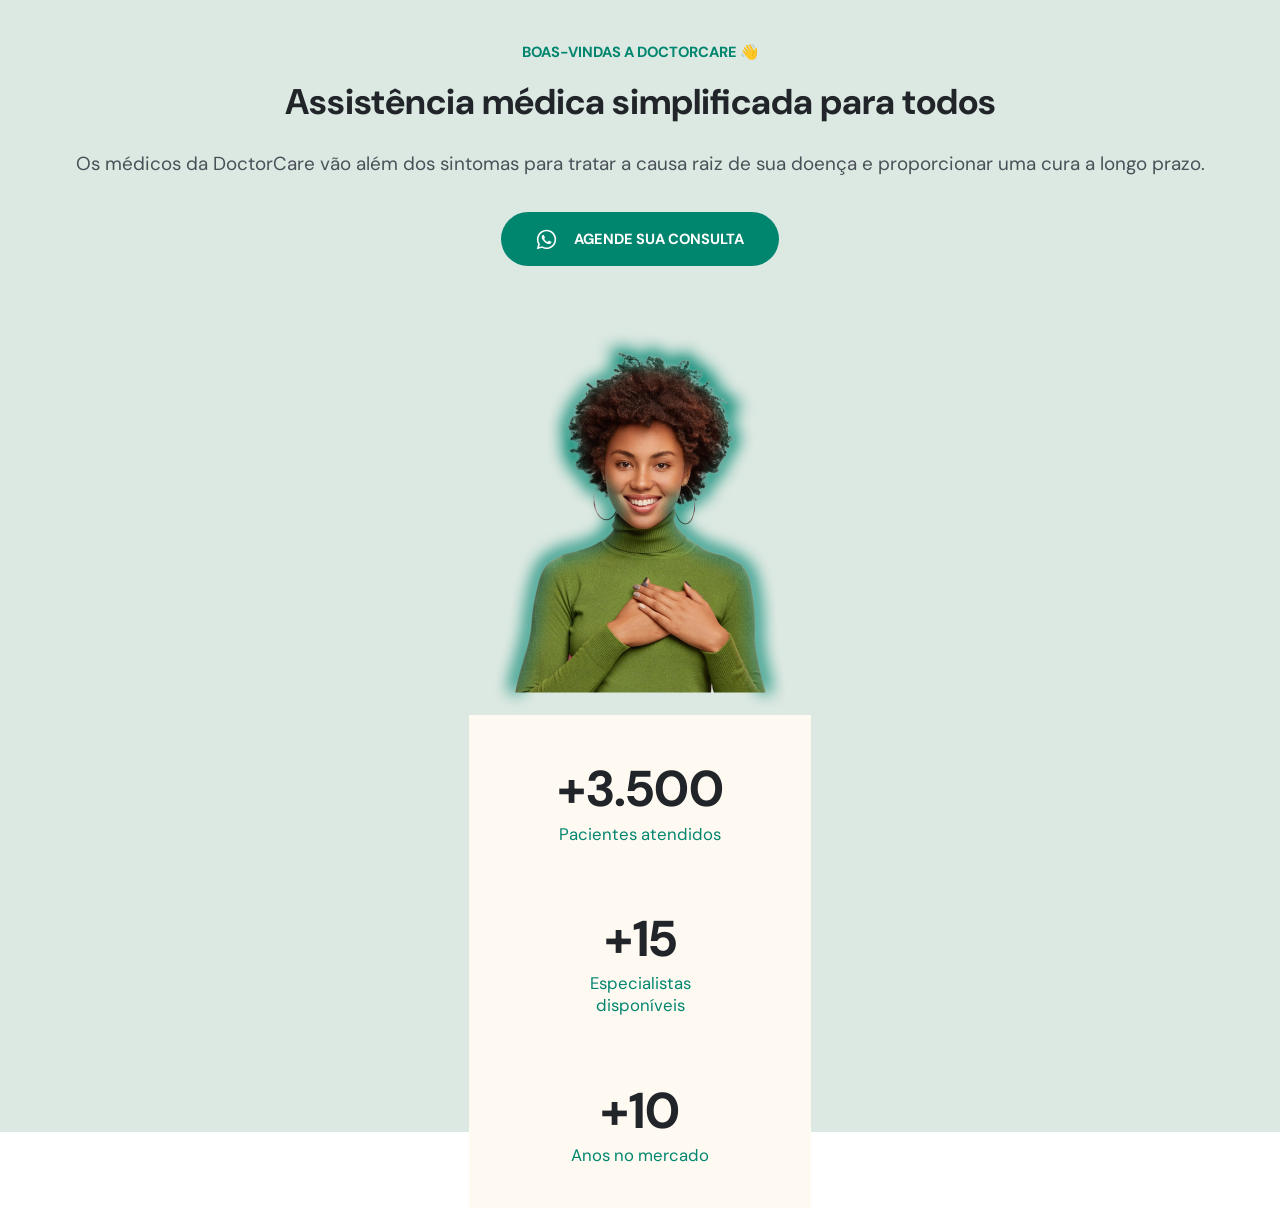
==== aula-01/index.html @ c08ef379 "First class layout mobile" ====
<!DOCTYPE html>
<html lang="pt-br">

<head>
    <meta charset="UTF-8">
    <meta http-equiv="X-UA-Compatible" content="IE=edge">
    <meta name="viewport" content="width=device-width, initial-scale=1.0">

    <!-- only css -->
    <link rel="stylesheet" href="css/style.css">
    <link rel="preconnect" href="https://fonts.googleapis.com">
    <link rel="preconnect" href="https://fonts.gstatic.com" crossorigin>
    <link href="https://fonts.googleapis.com/css2?family=DM+Sans:wght@400;700&display=swap" rel="stylesheet">

    <!-- tittle -->
    <title>DoctorCare</title>
</head>

<body>

    <section class="hero-section">

        <p class="heat-text">BOAS-VINDAS A DOCTORCARE 👋</p>

        <!-- title -->
        <h2 class="title">
            Assistência médica simplificada para todos
        </h2>

        <!-- subtittle -->
        <h4 class="subtitle">Os médicos da DoctorCare vão além dos sintomas para tratar a causa raiz de sua doença e proporcionar uma cura a longo prazo.</h4>

        <!-- whatsapp button -->
        <button class="whatsapp-button">
            <img src="assets/whatsapp.svg" alt="icon">
            agende sua consulta
        </button>

        <!-- image -->
        <img src="assets/Foto.png" alt="img">


        <section class="numbers">
            <div>
                <h1>
                    +3.500
                </h1>
                <p>
                    Pacientes atendidos
                </p>
            </div>

            <div>
                <h1>
                    +15
                </h1>
                <p>
                    Especialistas disponíveis
                </p>
            </div>

            <div>
                <h1>
                    +10
                </h1>
                <p>
                    Anos no mercado
                </p>
            </div>
        </section>

    </section>
</body>

</html>
---- aula-01/css/style.css ----
* {
    margin: 0;
    box-sizing: border-box;
    font-family: 'DM Sans', sans-serif;
}

:root {
    /* primary colors */
    --brand-green: #00856F;
    --brand-green-light: #DCE9E2;
    --brand-green-light-02: #F7F9F9;
    --brand-beige: #FFFAF1;
    --brand-green-hover: #00453A;

    /* secondary colors */
    --gray-headline: #212529;
    --gray-paragraph: #495057;
    --white: white;

    /* fomart font-size // 1rem == 10px  */
    font-size: 65.5%;
}

.hero-section {
    width: 100vw;
    margin: auto;
    text-align: center;
    background-color: var(--brand-green-light);
    height: 108rem;
}

.heat-text {
    padding-top: 4rem;
    margin-bottom: 1.6rem;
    font-weight: bold;
    font-size: 1.4rem;
    color: var(--brand-green);
}

.hero-section h2 {
    font-weight: bold;
    font-size: 3.4rem;
    line-height: 130%;
    margin-bottom: 2.4rem;
    color: var(--gray-headline);
}

.subtitle {
    padding: 0 2.4rem;
    font-size: 1.8rem;
    text-align: center;
    font-weight: normal;
    color: var(--gray-paragraph);
    line-height: 150%;
}

.whatsapp-button {
    width: 26.6rem;
    height: 5.2rem;
    background-color: var(--brand-green);

    border: none;
    border-radius: 4rem;
    cursor: pointer;

    font-weight: bold;
    font-size: 1.4rem;
    text-transform: uppercase;
    color: var(--white);

    display: flex;
    align-items: center;
    justify-content: center;
    align-items: center;
    gap: 1.6rem;

   margin: 3.2rem auto 6rem auto;
}

.whatsapp-button:hover {
    background-color: var(--brand-green-hover);
    transition: 600ms;
}

.whatsapp-button img {
    height: 2rem;
    width: 2rem;
}

.numbers {
    width: 32.7rem;
    height: 47rem;
    background-color: var(--brand-beige);

    display: flex;
    flex-direction: column;
    justify-content: space-between;

    padding: 4rem 7.2rem;
    margin: auto;
}

.numbers h1 {
    font-weight: bold;
    font-size: 4.8rem;
    color: var(--gray-headline);
    line-height: 130%;
}

.numbers p{
    color: var(--brand-green);
    font-weight: normal;
    font-size: 1.6rem;
}
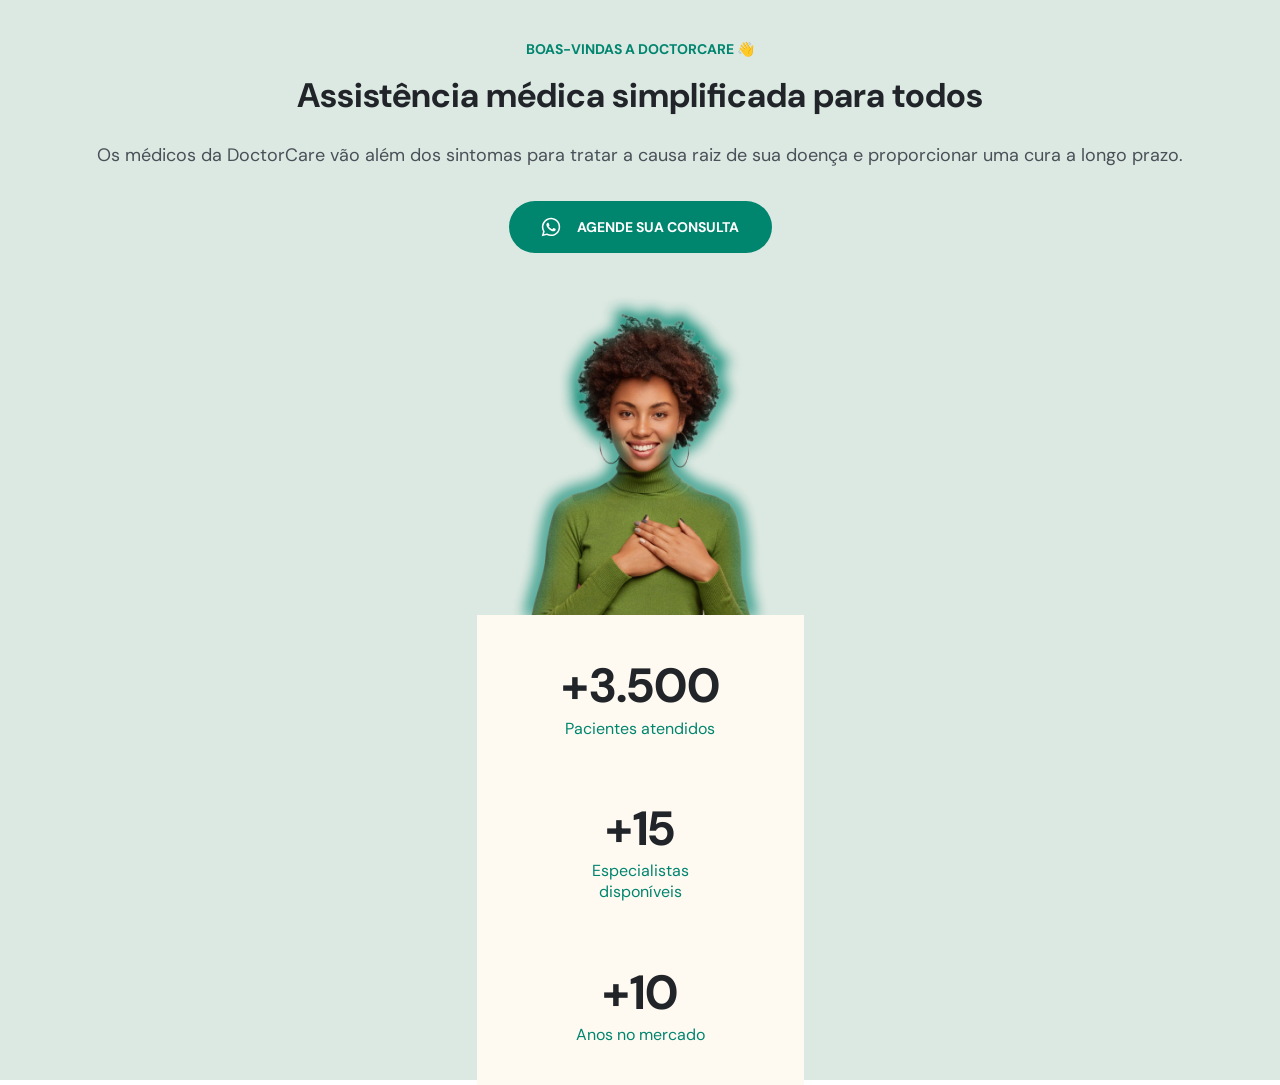
==== commit 6227f858: "fix(fixed bugs): :bug: font-size was wrong" ====
--- a/aula-01/index.html
+++ b/aula-01/index.html
@@ -37,7 +37,7 @@
         </button>
 
         <!-- image -->
-        <img src="assets/Foto.png" alt="img">
+        <img id="img-hero" src="assets/Foto.png" alt="img">
 
 
         <section class="numbers">
--- a/aula-01/css/style.css
+++ b/aula-01/css/style.css
@@ -18,7 +18,7 @@
     --white: white;
 
     /* fomart font-size // 1rem == 10px  */
-    font-size: 65.5%;
+    font-size: 62.5%;
 }
 
 .hero-section {
@@ -27,6 +27,7 @@
     text-align: center;
     background-color: var(--brand-green-light);
     height: 108rem;
+    padding: 0 2.4rem;
 }
 
 .heat-text {
@@ -46,7 +47,6 @@
 }
 
 .subtitle {
-    padding: 0 2.4rem;
     font-size: 1.8rem;
     text-align: center;
     font-weight: normal;
@@ -55,7 +55,7 @@
 }
 
 .whatsapp-button {
-    width: 26.6rem;
+    width: 26.3rem;
     height: 5.2rem;
     background-color: var(--brand-green);
 
@@ -74,7 +74,7 @@
     align-items: center;
     gap: 1.6rem;
 
-   margin: 3.2rem auto 6rem auto;
+   margin: 3.2rem auto 2rem auto;
 }
 
 .whatsapp-button:hover {
@@ -85,6 +85,14 @@
 .whatsapp-button img {
     height: 2rem;
     width: 2rem;
+}
+
+#img-hero {
+    width: 26.3rem;
+    height: 34.2rem;
+    object-position: 0 2rem;
+    display: block;
+    margin: auto;
 }
 
 .numbers {
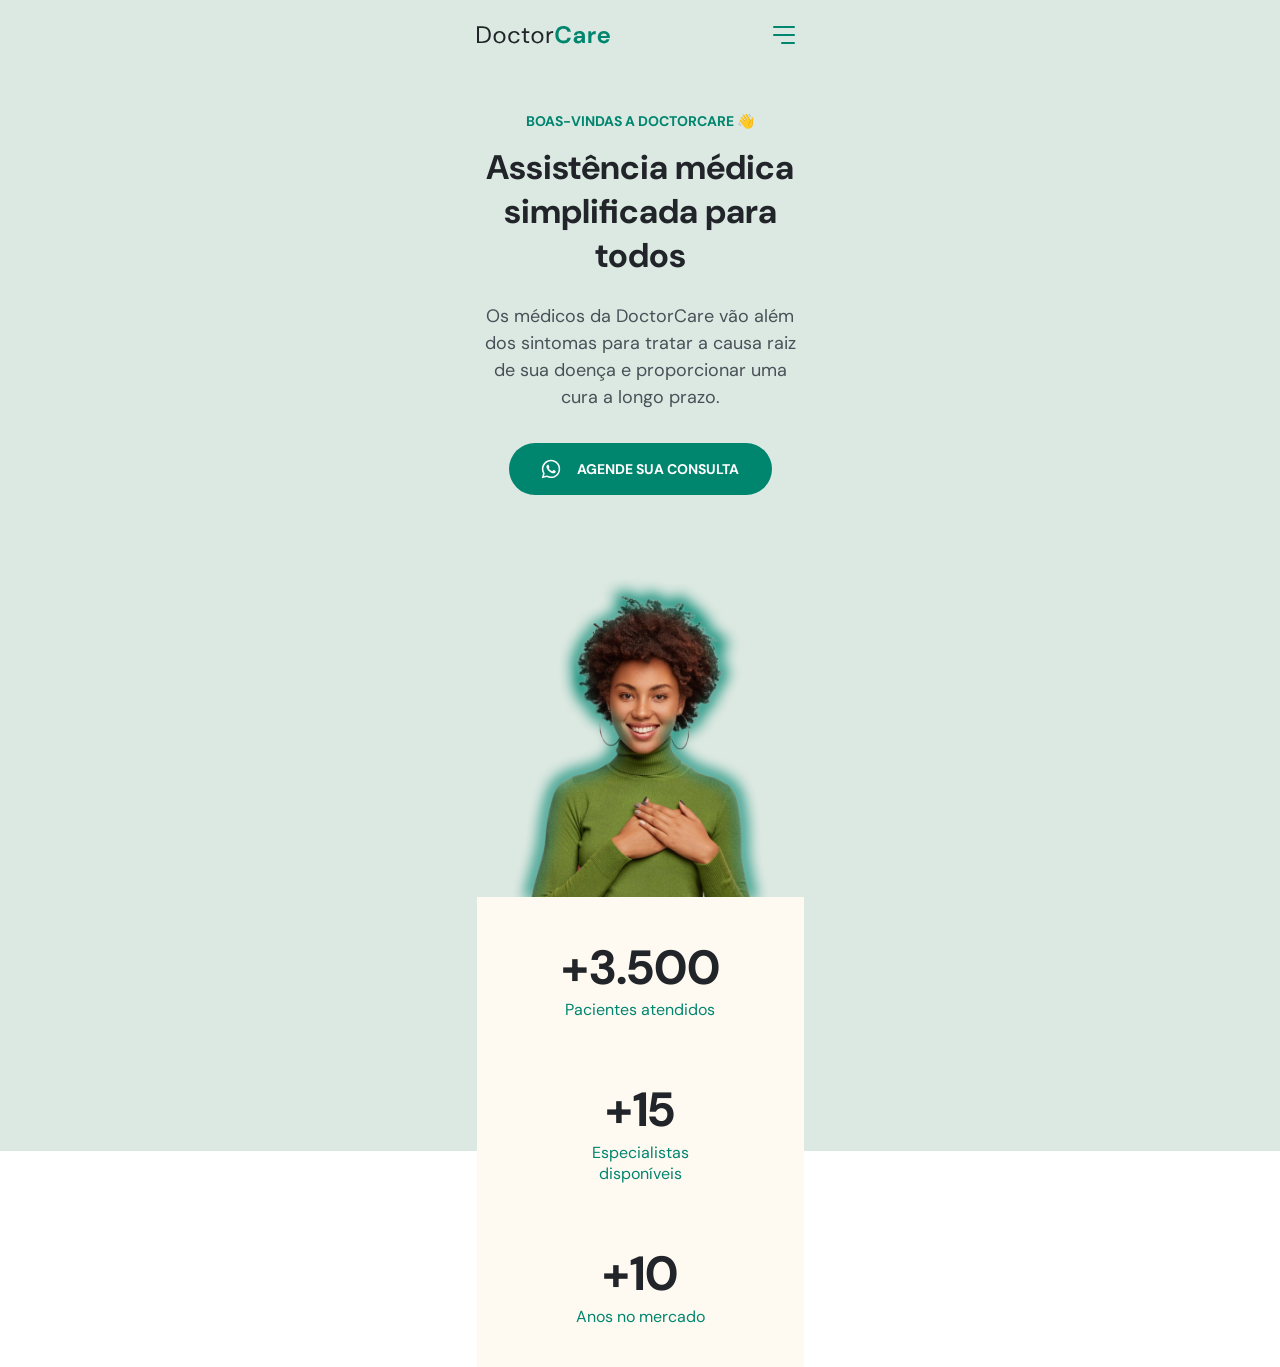
==== commit 08005338: "fix: :art: fixed code" ====
--- a/aula-01/index.html
+++ b/aula-01/index.html
@@ -17,6 +17,21 @@
 </head>
 
 <body>
+    <header>
+        <div id="logo">
+            <img src="assets/logo.svg" alt="logo">
+        </div>
+
+        <div class="navbar">
+            <img src="icons/hamburger.svg" alt="hamburger-button">
+            <ul>
+                <li>Início</li>
+                <li>Sobre</li>
+                <li>Serviços</li>
+                <li>Depoimentos</li>
+            </ul>
+        </div>
+    </header>
 
     <section class="hero-section">
 
--- a/aula-01/css/style.css
+++ b/aula-01/css/style.css
@@ -21,13 +21,39 @@
     font-size: 62.5%;
 }
 
+header {
+    width: 37.5rem;
+    height: 7.2rem;
+
+    display: flex;
+    margin: auto;
+    justify-content: space-between;
+    align-items: center;
+    padding: 0 2.4rem;
+}
+
+ul {
+    list-style: none;
+    display: none;
+}
+
+.hero-section::before {
+    content: "";
+    background-color: var(--brand-green-light);
+    width: 100vw;
+    height: 115.1rem;
+    position: absolute;
+    z-index: -1;
+    display: block;
+    top: 0;
+    left: 0;
+}
+
 .hero-section {
-    width: 100vw;
+    padding: 0 2.4rem;
+    width: 37.5rem;
     margin: auto;
     text-align: center;
-    background-color: var(--brand-green-light);
-    height: 108rem;
-    padding: 0 2.4rem;
 }
 
 .heat-text {
@@ -74,7 +100,7 @@
     align-items: center;
     gap: 1.6rem;
 
-   margin: 3.2rem auto 2rem auto;
+   margin: 3.2rem auto 6rem auto;
 }
 
 .whatsapp-button:hover {
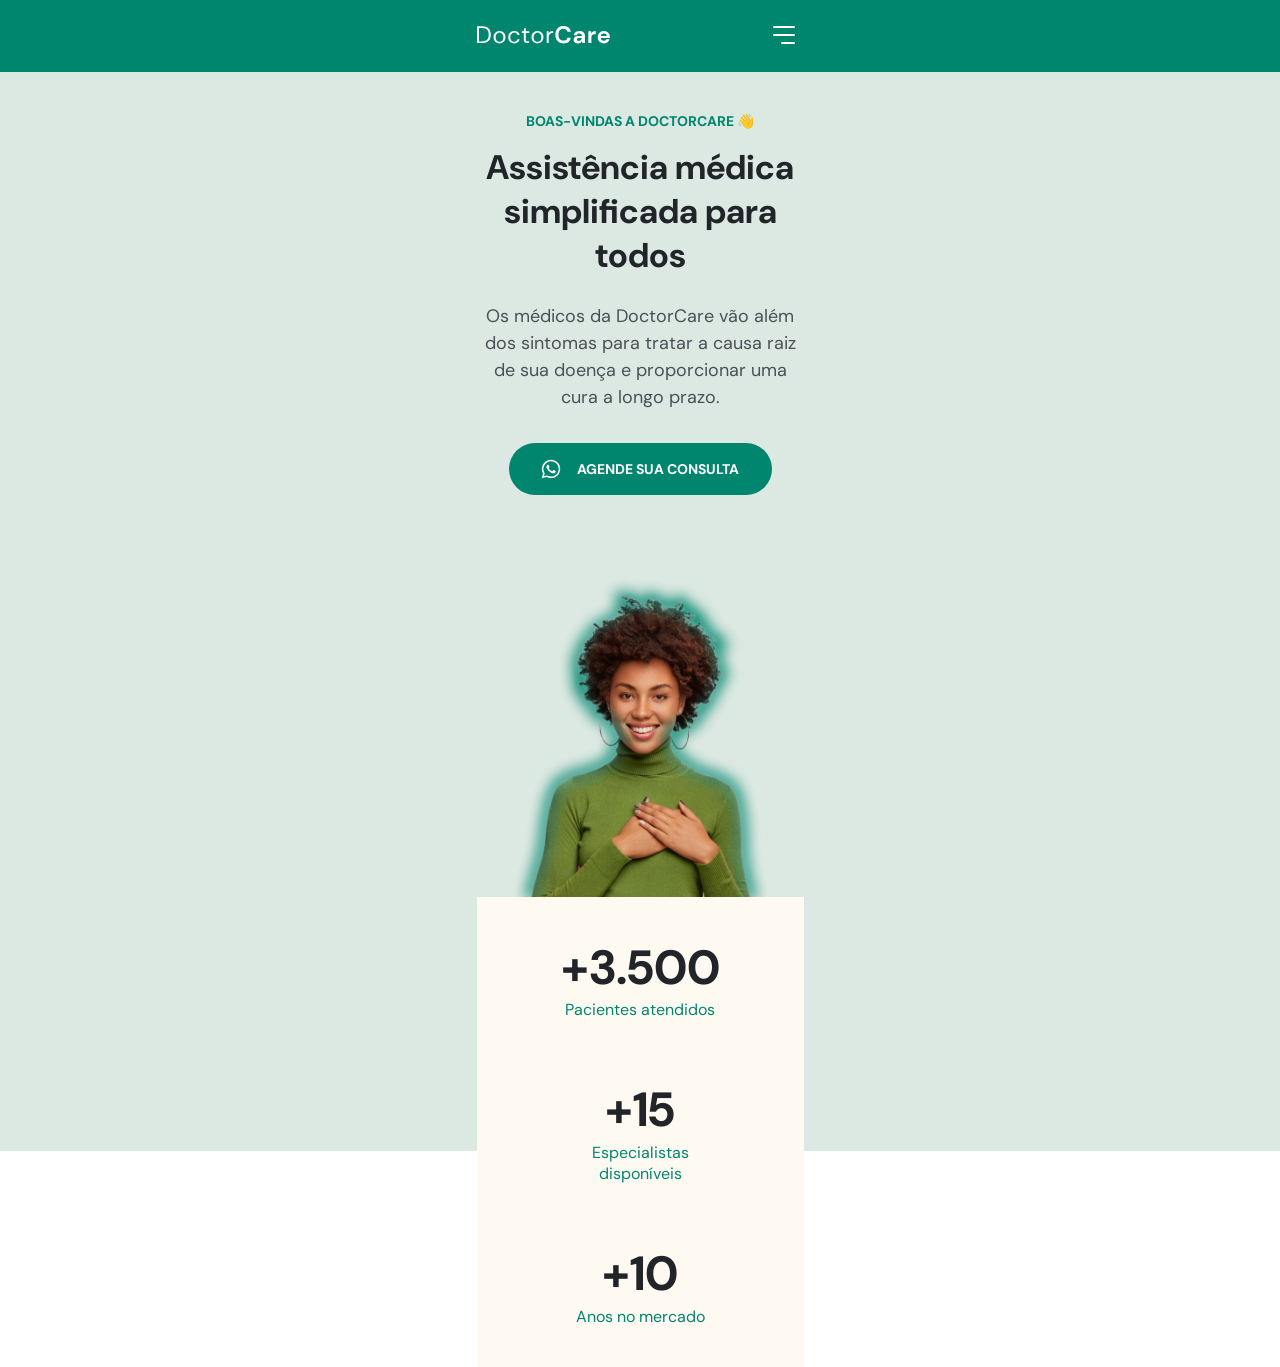
==== commit a1aab75a: "upload files" ====
--- a/aula-01/index.html
+++ b/aula-01/index.html
@@ -17,23 +17,43 @@
 </head>
 
 <body>
-    <header>
-        <div id="logo">
-            <img src="assets/logo.svg" alt="logo">
-        </div>
+    <header id="header">
+        <div class="navbar wrapper">
+            <div id="logo">
+                <a href="/">
+                    <svg width="133" height="18" viewBox="0 0 133 18" fill="none" xmlns="http://www.w3.org/2000/svg">
+                        <path d="M0 17.088V0.287999H5.16C8.12 0.287999 10.296 1.04 11.688 2.544C13.096 4.048 13.8 6.112 13.8 8.736C13.8 11.312 13.096 13.352 11.688 14.856C10.296 16.344 8.12 17.088 5.16 17.088H0ZM2.016 15.408H5.112C6.744 15.408 8.04 15.144 9 14.616C9.976 14.072 10.672 13.304 11.088 12.312C11.504 11.304 11.712 10.112 11.712 8.736C11.712 7.328 11.504 6.12 11.088 5.112C10.672 4.104 9.976 3.328 9 2.784C8.04 2.24 6.744 1.968 5.112 1.968H2.016V15.408Z" fill="#212529"/>
+                        <path d="M22.4949 17.376C21.3749 17.376 20.3669 17.12 19.4709 16.608C18.5749 16.096 17.8629 15.376 17.3349 14.448C16.8229 13.504 16.5669 12.4 16.5669 11.136C16.5669 9.872 16.8309 8.776 17.3589 7.848C17.8869 6.904 18.5989 6.176 19.4949 5.664C20.4069 5.152 21.4229 4.896 22.5429 4.896C23.6629 4.896 24.6709 5.152 25.5669 5.664C26.4629 6.176 27.1669 6.904 27.6789 7.848C28.2069 8.776 28.4709 9.872 28.4709 11.136C28.4709 12.4 28.2069 13.504 27.6789 14.448C27.1509 15.376 26.4309 16.096 25.5189 16.608C24.6229 17.12 23.6149 17.376 22.4949 17.376ZM22.4949 15.648C23.1829 15.648 23.8229 15.48 24.4149 15.144C25.0069 14.808 25.4869 14.304 25.8549 13.632C26.2229 12.96 26.4069 12.128 26.4069 11.136C26.4069 10.144 26.2229 9.312 25.8549 8.64C25.5029 7.968 25.0309 7.464 24.4389 7.128C23.8469 6.792 23.2149 6.624 22.5429 6.624C21.8549 6.624 21.2149 6.792 20.6229 7.128C20.0309 7.464 19.5509 7.968 19.1829 8.64C18.8149 9.312 18.6309 10.144 18.6309 11.136C18.6309 12.128 18.8149 12.96 19.1829 13.632C19.5509 14.304 20.0229 14.808 20.5989 15.144C21.1909 15.48 21.8229 15.648 22.4949 15.648Z" fill="#212529"/>
+                        <path d="M37.2261 17.376C36.0901 17.376 35.0661 17.12 34.1541 16.608C33.2581 16.08 32.5461 15.352 32.0181 14.424C31.5061 13.48 31.2501 12.384 31.2501 11.136C31.2501 9.888 31.5061 8.8 32.0181 7.872C32.5461 6.928 33.2581 6.2 34.1541 5.688C35.0661 5.16 36.0901 4.896 37.2261 4.896C38.6341 4.896 39.8181 5.264 40.7781 6C41.7541 6.736 42.3701 7.72 42.6261 8.952H40.5621C40.4021 8.216 40.0101 7.648 39.3861 7.248C38.7621 6.832 38.0341 6.624 37.2021 6.624C36.5301 6.624 35.8981 6.792 35.3061 7.128C34.7141 7.464 34.2341 7.968 33.8661 8.64C33.4981 9.312 33.3141 10.144 33.3141 11.136C33.3141 12.128 33.4981 12.96 33.8661 13.632C34.2341 14.304 34.7141 14.816 35.3061 15.168C35.8981 15.504 36.5301 15.672 37.2021 15.672C38.0341 15.672 38.7621 15.472 39.3861 15.072C40.0101 14.656 40.4021 14.072 40.5621 13.32H42.6261C42.3861 14.52 41.7781 15.496 40.8021 16.248C39.8261 17 38.6341 17.376 37.2261 17.376Z" fill="#212529"/>
+                        <path d="M50.2974 17.088C49.2094 17.088 48.3534 16.824 47.7294 16.296C47.1054 15.768 46.7934 14.816 46.7934 13.44V6.888H44.7294V5.184H46.7934L47.0574 2.328H48.8094V5.184H52.3134V6.888H48.8094V13.44C48.8094 14.192 48.9614 14.704 49.2654 14.976C49.5694 15.232 50.1054 15.36 50.8734 15.36H52.1214V17.088H50.2974Z" fill="#212529"/>
+                        <path d="M60.4506 17.376C59.3306 17.376 58.3226 17.12 57.4266 16.608C56.5306 16.096 55.8186 15.376 55.2906 14.448C54.7786 13.504 54.5226 12.4 54.5226 11.136C54.5226 9.872 54.7866 8.776 55.3146 7.848C55.8426 6.904 56.5546 6.176 57.4506 5.664C58.3626 5.152 59.3786 4.896 60.4986 4.896C61.6186 4.896 62.6266 5.152 63.5226 5.664C64.4186 6.176 65.1226 6.904 65.6346 7.848C66.1626 8.776 66.4266 9.872 66.4266 11.136C66.4266 12.4 66.1626 13.504 65.6346 14.448C65.1066 15.376 64.3866 16.096 63.4746 16.608C62.5786 17.12 61.5706 17.376 60.4506 17.376ZM60.4506 15.648C61.1386 15.648 61.7786 15.48 62.3706 15.144C62.9626 14.808 63.4426 14.304 63.8106 13.632C64.1786 12.96 64.3626 12.128 64.3626 11.136C64.3626 10.144 64.1786 9.312 63.8106 8.64C63.4586 7.968 62.9866 7.464 62.3946 7.128C61.8026 6.792 61.1706 6.624 60.4986 6.624C59.8106 6.624 59.1706 6.792 58.5786 7.128C57.9866 7.464 57.5066 7.968 57.1386 8.64C56.7706 9.312 56.5866 10.144 56.5866 11.136C56.5866 12.128 56.7706 12.96 57.1386 13.632C57.5066 14.304 57.9786 14.808 58.5546 15.144C59.1466 15.48 59.7786 15.648 60.4506 15.648Z" fill="#212529"/>
+                        <path d="M69.7097 17.088V5.184H71.5337L71.7017 7.464C72.0697 6.68 72.6297 6.056 73.3817 5.592C74.1337 5.128 75.0617 4.896 76.1657 4.896V7.008H75.6137C74.9097 7.008 74.2617 7.136 73.6697 7.392C73.0777 7.632 72.6057 8.048 72.2537 8.64C71.9017 9.232 71.7257 10.048 71.7257 11.088V17.088H69.7097Z" fill="#212529"/>
+                        <path d="M86.4924 17.376C84.7964 17.376 83.3404 17.016 82.1244 16.296C80.9084 15.56 79.9724 14.544 79.3164 13.248C78.6604 11.936 78.3324 10.424 78.3324 8.712C78.3324 7 78.6604 5.488 79.3164 4.176C79.9724 2.864 80.9084 1.84 82.1244 1.104C83.3404 0.368 84.7964 0 86.4924 0C88.5084 0 90.1564 0.504 91.4364 1.512C92.7324 2.504 93.5404 3.904 93.8604 5.712H90.4764C90.2684 4.8 89.8204 4.088 89.1324 3.576C88.4604 3.048 87.5644 2.784 86.4444 2.784C84.8924 2.784 83.6764 3.312 82.7964 4.368C81.9164 5.424 81.4764 6.872 81.4764 8.712C81.4764 10.552 81.9164 12 82.7964 13.056C83.6764 14.096 84.8924 14.616 86.4444 14.616C87.5644 14.616 88.4604 14.376 89.1324 13.896C89.8204 13.4 90.2684 12.72 90.4764 11.856H93.8604C93.5404 13.584 92.7324 14.936 91.4364 15.912C90.1564 16.888 88.5084 17.376 86.4924 17.376Z" fill="#00856F"/>
+                        <path d="M101.092 17.376C100.068 17.376 99.2278 17.216 98.5718 16.896C97.9158 16.56 97.4277 16.12 97.1077 15.576C96.7878 15.032 96.6278 14.432 96.6278 13.776C96.6278 12.672 97.0598 11.776 97.9238 11.088C98.7878 10.4 100.084 10.056 101.812 10.056H104.836V9.768C104.836 8.952 104.604 8.352 104.14 7.968C103.676 7.584 103.1 7.392 102.412 7.392C101.788 7.392 101.244 7.544 100.78 7.848C100.316 8.136 100.028 8.568 99.9157 9.144H96.9157C96.9958 8.28 97.2837 7.528 97.7797 6.888C98.2917 6.248 98.9477 5.76 99.7477 5.424C100.548 5.072 101.444 4.896 102.436 4.896C104.132 4.896 105.468 5.32 106.444 6.168C107.42 7.016 107.908 8.216 107.908 9.768V17.088H105.292L105.004 15.168C104.652 15.808 104.156 16.336 103.516 16.752C102.892 17.168 102.084 17.376 101.092 17.376ZM101.788 14.976C102.668 14.976 103.348 14.688 103.828 14.112C104.324 13.536 104.636 12.824 104.764 11.976H102.148C101.332 11.976 100.748 12.128 100.396 12.432C100.044 12.72 99.8678 13.08 99.8678 13.512C99.8678 13.976 100.044 14.336 100.396 14.592C100.748 14.848 101.212 14.976 101.788 14.976Z" fill="#00856F"/>
+                        <path d="M111.319 17.088V5.184H114.055L114.343 7.416C114.775 6.648 115.359 6.04 116.095 5.592C116.847 5.128 117.727 4.896 118.735 4.896V8.136H117.871C117.199 8.136 116.599 8.24 116.071 8.448C115.543 8.656 115.127 9.016 114.823 9.528C114.535 10.04 114.391 10.752 114.391 11.664V17.088H111.319Z" fill="#00856F"/>
+                        <path d="M126.888 17.376C125.688 17.376 124.624 17.12 123.696 16.608C122.768 16.096 122.04 15.376 121.512 14.448C120.984 13.52 120.72 12.448 120.72 11.232C120.72 10 120.976 8.904 121.488 7.944C122.016 6.984 122.736 6.24 123.648 5.712C124.576 5.168 125.664 4.896 126.912 4.896C128.08 4.896 129.112 5.152 130.008 5.664C130.904 6.176 131.6 6.88 132.096 7.776C132.608 8.656 132.864 9.64 132.864 10.728C132.864 10.904 132.856 11.088 132.84 11.28C132.84 11.472 132.832 11.672 132.816 11.88H123.768C123.832 12.808 124.152 13.536 124.728 14.064C125.32 14.592 126.032 14.856 126.864 14.856C127.488 14.856 128.008 14.72 128.424 14.448C128.856 14.16 129.176 13.792 129.384 13.344H132.504C132.28 14.096 131.904 14.784 131.376 15.408C130.864 16.016 130.224 16.496 129.456 16.848C128.704 17.2 127.848 17.376 126.888 17.376ZM126.912 7.392C126.16 7.392 125.496 7.608 124.92 8.04C124.344 8.456 123.976 9.096 123.816 9.96H129.744C129.696 9.176 129.408 8.552 128.88 8.088C128.352 7.624 127.696 7.392 126.912 7.392Z" fill="#00856F"/>
+                        </svg>
+                </a>
+            </div>
 
-        <div class="navbar">
-            <img src="icons/hamburger.svg" alt="hamburger-button">
-            <ul>
-                <li>Início</li>
-                <li>Sobre</li>
-                <li>Serviços</li>
-                <li>Depoimentos</li>
-            </ul>
+            <div class="nav-itens">
+                <svg width="40" height="40" viewBox="0 0 40 40" fill="none" xmlns="http://www.w3.org/2000/svg">
+                    <path d="M10 20H30" stroke="#00856F" stroke-width="2" stroke-linecap="round" stroke-linejoin="round"/>
+                    <path d="M10 12H30" stroke="#00856F" stroke-width="2" stroke-linecap="round" stroke-linejoin="round"/>
+                    <path d="M18 28L30 28" stroke="#00856F" stroke-width="2" stroke-linecap="round" stroke-linejoin="round"/>
+                </svg>
+                    
+                <ul>
+                    <li>Início</li>
+                    <li>Sobre</li>
+                    <li>Serviços</li>
+                    <li>Depoimentos</li>
+                </ul>
+            </div>
         </div>
     </header>
 
-    <section class="hero-section">
+    <section class="hero-section wrapper">
 
         <p class="heat-text">BOAS-VINDAS A DOCTORCARE 👋</p>
 
@@ -85,6 +105,8 @@
         </section>
 
     </section>
+
+    <script src="js/script.js"></script>
 </body>
 
 </html>
--- a/aula-01/css/style.css
+++ b/aula-01/css/style.css
@@ -21,15 +21,39 @@
     font-size: 62.5%;
 }
 
+.wrapper {
+    padding: 0 2.4rem;
+    width: 37.5rem;
+}
+
 header {
-    width: 37.5rem;
     height: 7.2rem;
+    position: fixed;
+    top: 0;
+    left: 50%;
+    transform: translateX(-50%);
+}
 
+.scroll {
+    transition: 250ms;
+    width: 100vw;
+    background-color: var(--brand-green);
+} 
+
+.navbar{
+    margin: auto;
+    height: 100%;
     display: flex;
-    margin: auto;
     justify-content: space-between;
     align-items: center;
-    padding: 0 2.4rem;
+}
+
+header.scroll #logo svg path{
+    fill: white;
+}
+
+header.scroll .nav-itens svg path{
+    stroke: white;
 }
 
 ul {
@@ -50,8 +74,7 @@
 }
 
 .hero-section {
-    padding: 0 2.4rem;
-    width: 37.5rem;
+    padding-top: 7.2rem;
     margin: auto;
     text-align: center;
 }
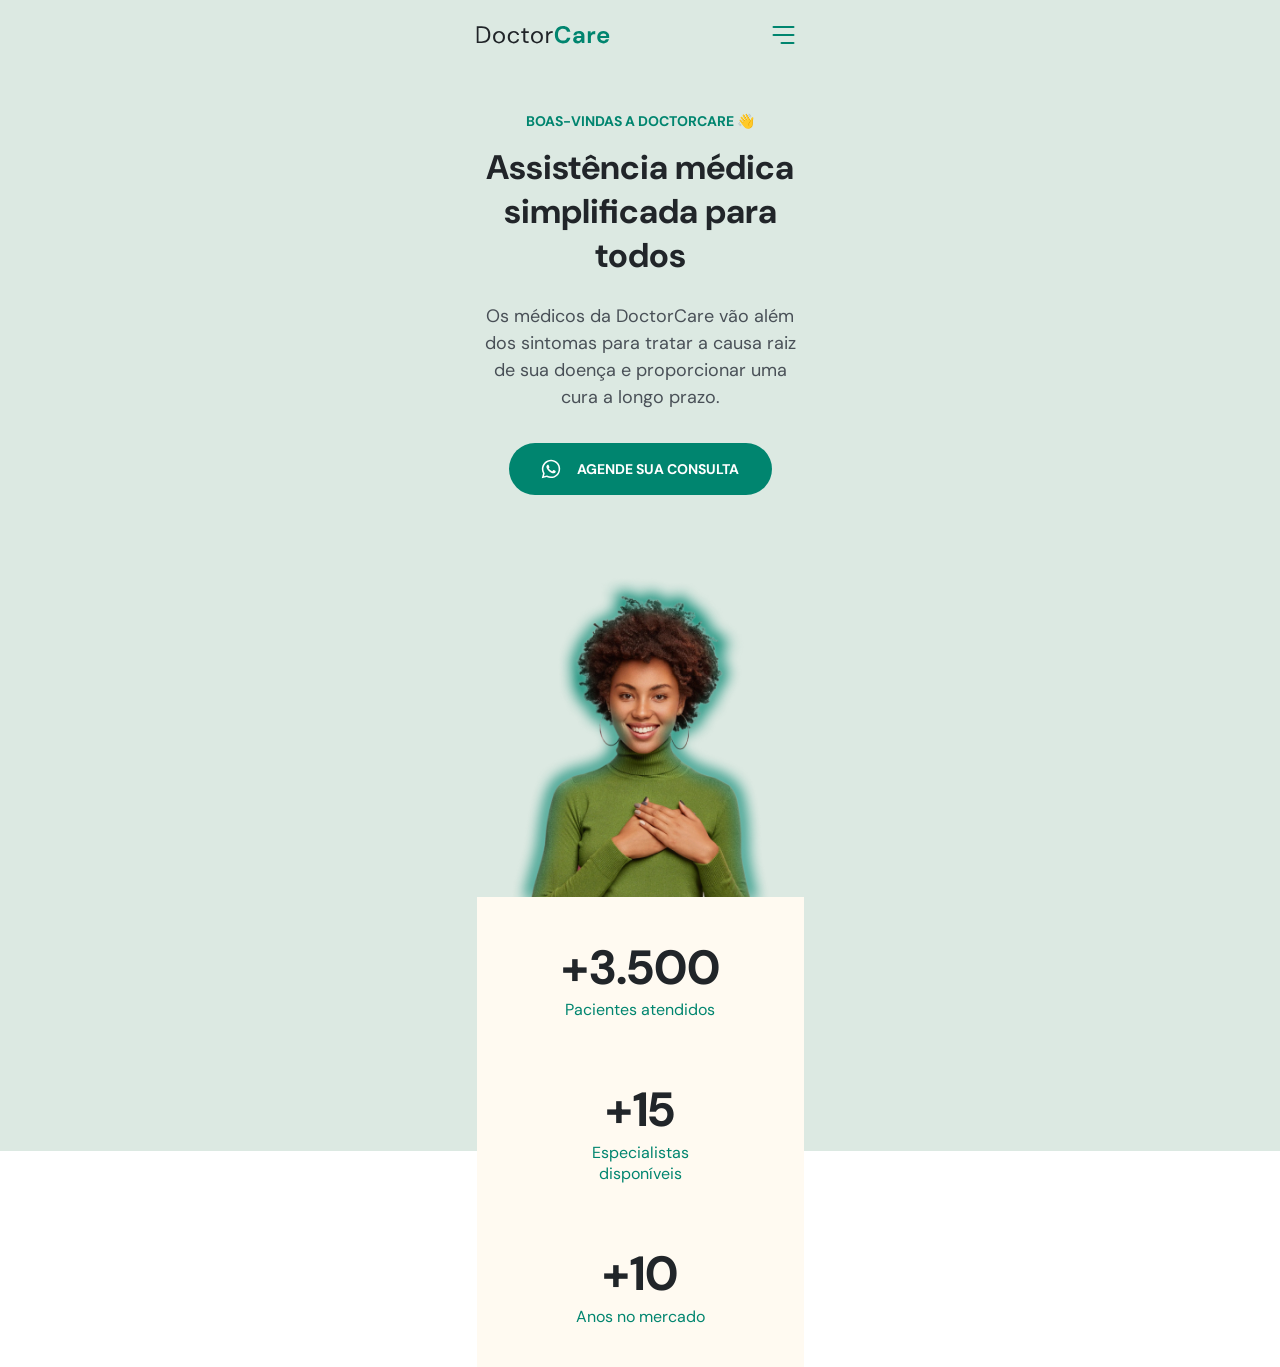
==== commit 120c7ffc: "update" ====
--- a/aula-01/index.html
+++ b/aula-01/index.html
@@ -18,8 +18,12 @@
 
 <body>
     <header id="header">
+        
         <div class="navbar wrapper">
+        
+            <!-- logo -->
             <div id="logo">
+
                 <a href="/">
                     <svg width="133" height="18" viewBox="0 0 133 18" fill="none" xmlns="http://www.w3.org/2000/svg">
                         <path d="M0 17.088V0.287999H5.16C8.12 0.287999 10.296 1.04 11.688 2.544C13.096 4.048 13.8 6.112 13.8 8.736C13.8 11.312 13.096 13.352 11.688 14.856C10.296 16.344 8.12 17.088 5.16 17.088H0ZM2.016 15.408H5.112C6.744 15.408 8.04 15.144 9 14.616C9.976 14.072 10.672 13.304 11.088 12.312C11.504 11.304 11.712 10.112 11.712 8.736C11.712 7.328 11.504 6.12 11.088 5.112C10.672 4.104 9.976 3.328 9 2.784C8.04 2.24 6.744 1.968 5.112 1.968H2.016V15.408Z" fill="#212529"/>
@@ -34,9 +38,12 @@
                         <path d="M126.888 17.376C125.688 17.376 124.624 17.12 123.696 16.608C122.768 16.096 122.04 15.376 121.512 14.448C120.984 13.52 120.72 12.448 120.72 11.232C120.72 10 120.976 8.904 121.488 7.944C122.016 6.984 122.736 6.24 123.648 5.712C124.576 5.168 125.664 4.896 126.912 4.896C128.08 4.896 129.112 5.152 130.008 5.664C130.904 6.176 131.6 6.88 132.096 7.776C132.608 8.656 132.864 9.64 132.864 10.728C132.864 10.904 132.856 11.088 132.84 11.28C132.84 11.472 132.832 11.672 132.816 11.88H123.768C123.832 12.808 124.152 13.536 124.728 14.064C125.32 14.592 126.032 14.856 126.864 14.856C127.488 14.856 128.008 14.72 128.424 14.448C128.856 14.16 129.176 13.792 129.384 13.344H132.504C132.28 14.096 131.904 14.784 131.376 15.408C130.864 16.016 130.224 16.496 129.456 16.848C128.704 17.2 127.848 17.376 126.888 17.376ZM126.912 7.392C126.16 7.392 125.496 7.608 124.92 8.04C124.344 8.456 123.976 9.096 123.816 9.96H129.744C129.696 9.176 129.408 8.552 128.88 8.088C128.352 7.624 127.696 7.392 126.912 7.392Z" fill="#00856F"/>
                         </svg>
                 </a>
+
             </div>
 
+            <!-- navbar itens -->
             <div class="nav-itens">
+
                 <svg width="40" height="40" viewBox="0 0 40 40" fill="none" xmlns="http://www.w3.org/2000/svg">
                     <path d="M10 20H30" stroke="#00856F" stroke-width="2" stroke-linecap="round" stroke-linejoin="round"/>
                     <path d="M10 12H30" stroke="#00856F" stroke-width="2" stroke-linecap="round" stroke-linejoin="round"/>
@@ -49,8 +56,11 @@
                     <li>Serviços</li>
                     <li>Depoimentos</li>
                 </ul>
+
             </div>
+
         </div>
+
     </header>
 
     <section class="hero-section wrapper">
@@ -75,7 +85,8 @@
         <img id="img-hero" src="assets/Foto.png" alt="img">
 
 
-        <section class="numbers">
+        <div class="numbers">
+            
             <div>
                 <h1>
                     +3.500
@@ -102,7 +113,8 @@
                     Anos no mercado
                 </p>
             </div>
-        </section>
+            
+        </div>
 
     </section>
 
--- a/aula-01/css/style.css
+++ b/aula-01/css/style.css
@@ -27,6 +27,7 @@
 }
 
 header {
+    transition: 250ms;
     height: 7.2rem;
     position: fixed;
     top: 0;
